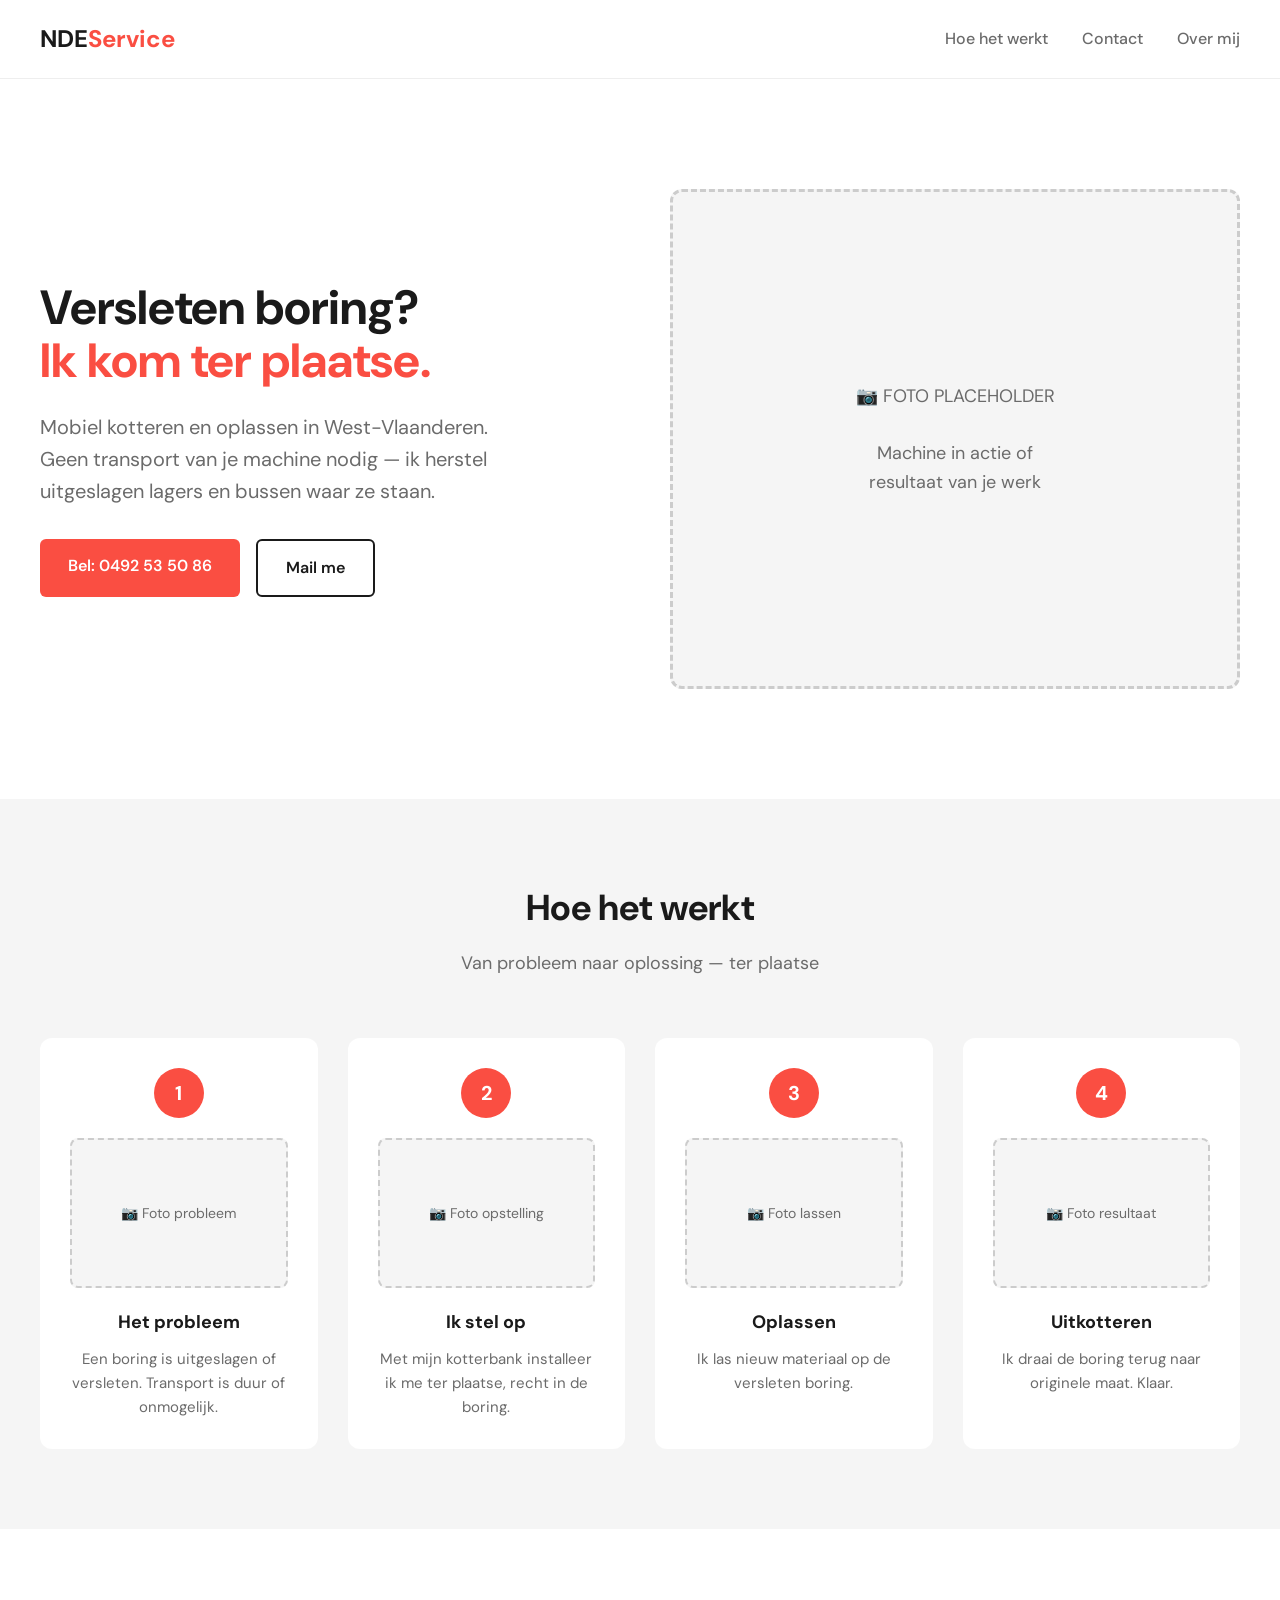
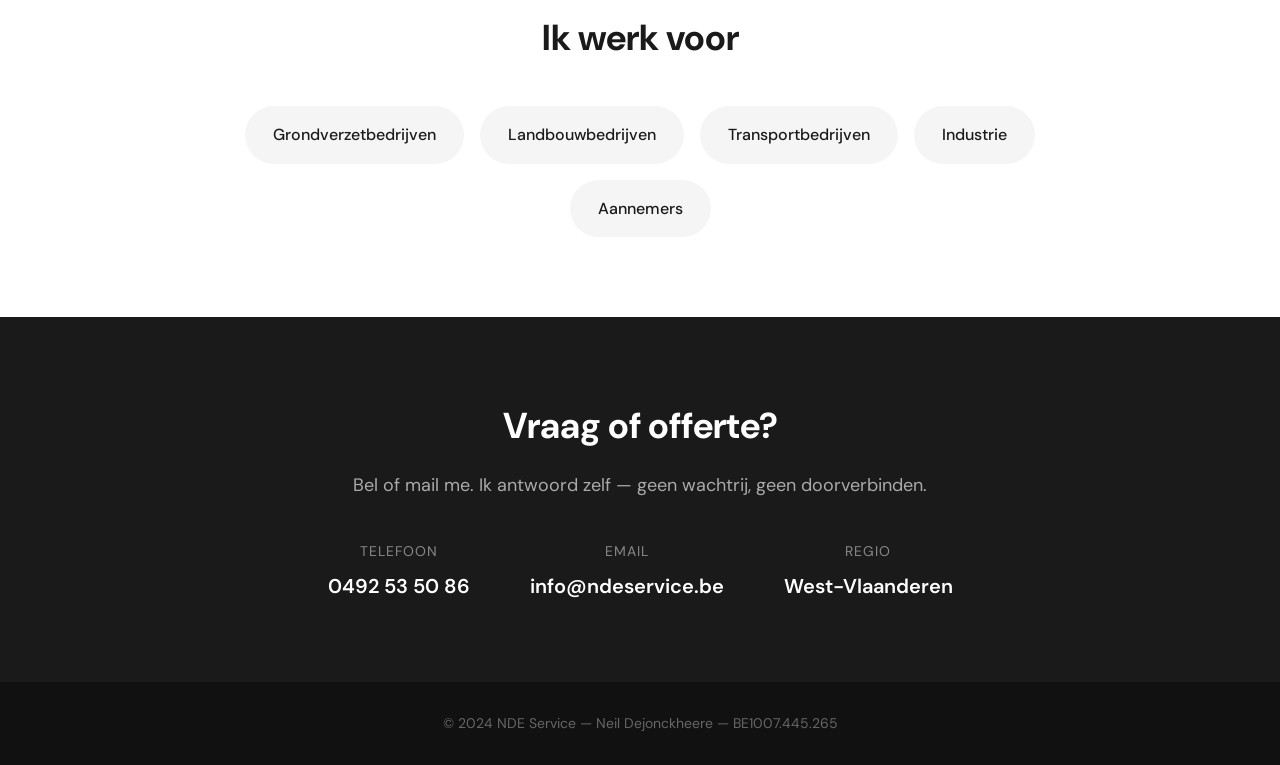
==== index.html @ e146a360 "first commit" ====
<!DOCTYPE html>
<html lang="nl">
<head>
    <meta charset="UTF-8">
    <meta name="viewport" content="width=device-width, initial-scale=1.0">
    <title>NDE Service — Mobiel Kotteren en Oplassen West-Vlaanderen</title>
    <link rel="preconnect" href="https://fonts.googleapis.com">
    <link href="https://fonts.googleapis.com/css2?family=DM+Sans:wght@400;500;700&display=swap" rel="stylesheet">
    <style>
        :root {
            --kleur-donker: #1a1a1a;
            --kleur-oranje: #fa4e42;
            --kleur-grijs: #6b6b6b;
            --kleur-lichtgrijs: #f5f5f5;
            --kleur-wit: #ffffff;
        }

        * {
            margin: 0;
            padding: 0;
            box-sizing: border-box;
        }

        body {
            font-family: 'DM Sans', sans-serif;
            color: var(--kleur-donker);
            line-height: 1.6;
            background: var(--kleur-wit);
        }

        /* ============ HEADER ============ */
        header {
            padding: 20px 40px;
            display: flex;
            justify-content: space-between;
            align-items: center;
            border-bottom: 1px solid #eee;
        }

        .logo {
            font-size: 24px;
            font-weight: 700;
            color: var(--kleur-donker);
        }

        .logo span {
            color: var(--kleur-oranje);
        }

        nav a {
            margin-left: 30px;
            text-decoration: none;
            color: var(--kleur-grijs);
            font-weight: 500;
            transition: color 0.2s;
        }

        nav a:hover {
            color: var(--kleur-oranje);
        }

        /* ============ HERO SECTIE ============ */
        .hero {
            display: grid;
            grid-template-columns: 1fr 1fr;
            min-height: 80vh;
            align-items: center;
            padding: 60px 40px;
            gap: 60px;
        }

        .hero-tekst h1 {
            font-size: 48px;
            font-weight: 700;
            line-height: 1.1;
            margin-bottom: 24px;
        }

        .hero-tekst h1 span {
            color: var(--kleur-oranje);
        }

        .hero-tekst p {
            font-size: 20px;
            color: var(--kleur-grijs);
            margin-bottom: 32px;
            max-width: 500px;
        }

        .hero-contact {
            display: flex;
            gap: 16px;
            flex-wrap: wrap;
        }

        .btn {
            display: inline-block;
            padding: 14px 28px;
            font-size: 16px;
            font-weight: 600;
            text-decoration: none;
            border-radius: 6px;
            transition: all 0.2s;
        }

        .btn-primary {
            background: var(--kleur-oranje);
            color: white;
        }

        .btn-primary:hover {
            background: #e04438;
        }

        .btn-secondary {
            background: transparent;
            color: var(--kleur-donker);
            border: 2px solid var(--kleur-donker);
        }

        .btn-secondary:hover {
            background: var(--kleur-donker);
            color: white;
        }

        .hero-foto {
            background: var(--kleur-lichtgrijs);
            height: 500px;
            display: flex;
            align-items: center;
            justify-content: center;
            border-radius: 12px;
            border: 3px dashed #ccc;
            color: var(--kleur-grijs);
            font-size: 18px;
            text-align: center;
            padding: 20px;
        }

        /* ============ HOE HET WERKT ============ */
        .proces {
            background: var(--kleur-lichtgrijs);
            padding: 80px 40px;
        }

        .sectie-titel {
            text-align: center;
            margin-bottom: 60px;
        }

        .sectie-titel h2 {
            font-size: 36px;
            margin-bottom: 12px;
        }

        .sectie-titel p {
            color: var(--kleur-grijs);
            font-size: 18px;
        }

        .proces-stappen {
            display: grid;
            grid-template-columns: repeat(4, 1fr);
            gap: 30px;
            max-width: 1200px;
            margin: 0 auto;
        }

        .stap {
            background: white;
            padding: 30px;
            border-radius: 12px;
            text-align: center;
        }

        .stap-nummer {
            width: 50px;
            height: 50px;
            background: var(--kleur-oranje);
            color: white;
            border-radius: 50%;
            display: flex;
            align-items: center;
            justify-content: center;
            font-size: 20px;
            font-weight: 700;
            margin: 0 auto 20px;
        }

        .stap-foto {
            background: var(--kleur-lichtgrijs);
            height: 150px;
            border-radius: 8px;
            margin-bottom: 20px;
            display: flex;
            align-items: center;
            justify-content: center;
            border: 2px dashed #ccc;
            color: var(--kleur-grijs);
            font-size: 14px;
        }

        .stap h3 {
            font-size: 18px;
            margin-bottom: 10px;
        }

        .stap p {
            color: var(--kleur-grijs);
            font-size: 15px;
        }

        /* ============ VOOR WIE ============ */
        .voor-wie {
            padding: 80px 40px;
            max-width: 900px;
            margin: 0 auto;
            text-align: center;
        }

        .voor-wie h2 {
            font-size: 36px;
            margin-bottom: 40px;
        }

        .sectoren {
            display: flex;
            flex-wrap: wrap;
            justify-content: center;
            gap: 16px;
        }

        .sector {
            background: var(--kleur-lichtgrijs);
            padding: 16px 28px;
            border-radius: 50px;
            font-weight: 500;
            color: var(--kleur-donker);
        }

        /* ============ CONTACT ============ */
        .contact {
            background: var(--kleur-donker);
            color: white;
            padding: 80px 40px;
            text-align: center;
        }

        .contact h2 {
            font-size: 36px;
            margin-bottom: 16px;
        }

        .contact p {
            color: #aaa;
            margin-bottom: 40px;
            font-size: 18px;
        }

        .contact-info {
            display: flex;
            justify-content: center;
            gap: 60px;
            flex-wrap: wrap;
        }

        .contact-item {
            text-align: center;
        }

        .contact-item span {
            display: block;
            color: #888;
            font-size: 14px;
            margin-bottom: 8px;
            text-transform: uppercase;
            letter-spacing: 1px;
        }

        .contact-item a, .contact-item strong {
            color: white;
            text-decoration: none;
            font-size: 20px;
            font-weight: 600;
        }

        .contact-item a:hover {
            color: var(--kleur-oranje);
        }

        /* ============ FOOTER ============ */
        footer {
            background: #111;
            color: #666;
            padding: 30px 40px;
            text-align: center;
            font-size: 14px;
        }

        /* ============ OVER MIJ PAGINA ============ */
        .over-mij {
            padding: 80px 40px;
            max-width: 800px;
            margin: 0 auto;
        }

        .over-mij h1 {
            font-size: 42px;
            margin-bottom: 40px;
        }

        .over-mij-inhoud {
            display: grid;
            gap: 40px;
        }

        .over-mij-tekst p {
            font-size: 18px;
            color: var(--kleur-grijs);
            margin-bottom: 20px;
            line-height: 1.8;
        }

        .over-mij-tekst p:first-of-type {
            font-size: 22px;
            color: var(--kleur-donker);
        }

        .eindwerk {
            background: var(--kleur-lichtgrijs);
            padding: 30px;
            border-radius: 12px;
            display: grid;
            grid-template-columns: 200px 1fr;
            gap: 30px;
            align-items: center;
        }

        .eindwerk-foto {
            background: #ddd;
            height: 150px;
            border-radius: 8px;
            display: flex;
            align-items: center;
            justify-content: center;
            border: 2px dashed #bbb;
            color: var(--kleur-grijs);
            font-size: 14px;
        }

        .eindwerk h3 {
            font-size: 18px;
            margin-bottom: 8px;
        }

        .eindwerk p {
            color: var(--kleur-grijs);
        }

        /* ============ RESPONSIVE ============ */
        @media (max-width: 900px) {
            .hero {
                grid-template-columns: 1fr;
                text-align: center;
            }

            .hero-tekst p {
                margin-left: auto;
                margin-right: auto;
            }

            .hero-contact {
                justify-content: center;
            }

            .proces-stappen {
                grid-template-columns: repeat(2, 1fr);
            }

            .eindwerk {
                grid-template-columns: 1fr;
                text-align: center;
            }
        }

        @media (max-width: 600px) {
            .hero-tekst h1 {
                font-size: 32px;
            }

            .proces-stappen {
                grid-template-columns: 1fr;
            }

            .contact-info {
                gap: 30px;
            }

            header {
                flex-direction: column;
                gap: 20px;
            }

            nav a {
                margin: 0 15px;
            }
        }
    </style>
</head>
<body>

    <!-- ============ HEADER ============ -->
    <header>
        <div class="logo">NDE<span>Service</span></div>
        <nav>
            <a href="#proces">Hoe het werkt</a>
            <a href="#contact">Contact</a>
            <a href="over-mij.html">Over mij</a>
        </nav>
    </header>

    <!-- ============ HERO ============ -->
    <section class="hero">
        <div class="hero-tekst">
            <h1>Versleten boring?<br><span>Ik kom ter plaatse.</span></h1>
            <p>Mobiel kotteren en oplassen in West-Vlaanderen. Geen transport van je machine nodig — ik herstel uitgeslagen lagers en bussen waar ze staan.</p>
            <div class="hero-contact">
                <a href="tel:+32492535086" class="btn btn-primary">Bel: 0492 53 50 86</a>
                <a href="mailto:info@ndeservice.be" class="btn btn-secondary">Mail me</a>
            </div>
        </div>
        <div class="hero-foto">
            📷 FOTO PLACEHOLDER<br><br>
            Machine in actie of<br>resultaat van je werk
        </div>
    </section>

    <!-- ============ HOE HET WERKT ============ -->
    <section class="proces" id="proces">
        <div class="sectie-titel">
            <h2>Hoe het werkt</h2>
            <p>Van probleem naar oplossing — ter plaatse</p>
        </div>
        <div class="proces-stappen">
            <div class="stap">
                <div class="stap-nummer">1</div>
                <div class="stap-foto">📷 Foto probleem</div>
                <h3>Het probleem</h3>
                <p>Een boring is uitgeslagen of versleten. Transport is duur of onmogelijk.</p>
            </div>
            <div class="stap">
                <div class="stap-nummer">2</div>
                <div class="stap-foto">📷 Foto opstelling</div>
                <h3>Ik stel op</h3>
                <p>Met mijn kotterbank installeer ik me ter plaatse, recht in de boring.</p>
            </div>
            <div class="stap">
                <div class="stap-nummer">3</div>
                <div class="stap-foto">📷 Foto lassen</div>
                <h3>Oplassen</h3>
                <p>Ik las nieuw materiaal op de versleten boring.</p>
            </div>
            <div class="stap">
                <div class="stap-nummer">4</div>
                <div class="stap-foto">📷 Foto resultaat</div>
                <h3>Uitkotteren</h3>
                <p>Ik draai de boring terug naar originele maat. Klaar.</p>
            </div>
        </div>
    </section>

    <!-- ============ VOOR WIE ============ -->
    <section class="voor-wie">
        <h2>Ik werk voor</h2>
        <div class="sectoren">
            <span class="sector">Grondverzetbedrijven</span>
            <span class="sector">Landbouwbedrijven</span>
            <span class="sector">Transportbedrijven</span>
            <span class="sector">Industrie</span>
            <span class="sector">Aannemers</span>
        </div>
    </section>

    <!-- ============ CONTACT ============ -->
    <section class="contact" id="contact">
        <h2>Vraag of offerte?</h2>
        <p>Bel of mail me. Ik antwoord zelf — geen wachtrij, geen doorverbinden.</p>
        <div class="contact-info">
            <div class="contact-item">
                <span>Telefoon</span>
                <a href="tel:+32492535086">0492 53 50 86</a>
            </div>
            <div class="contact-item">
                <span>Email</span>
                <a href="mailto:info@ndeservice.be">info@ndeservice.be</a>
            </div>
            <div class="contact-item">
                <span>Regio</span>
                <strong>West-Vlaanderen</strong>
            </div>
        </div>
    </section>

    <!-- ============ FOOTER ============ -->
    <footer>
        © 2024 NDE Service — Neil Dejonckheere — BE1007.445.265
    </footer>

</body>
</html>
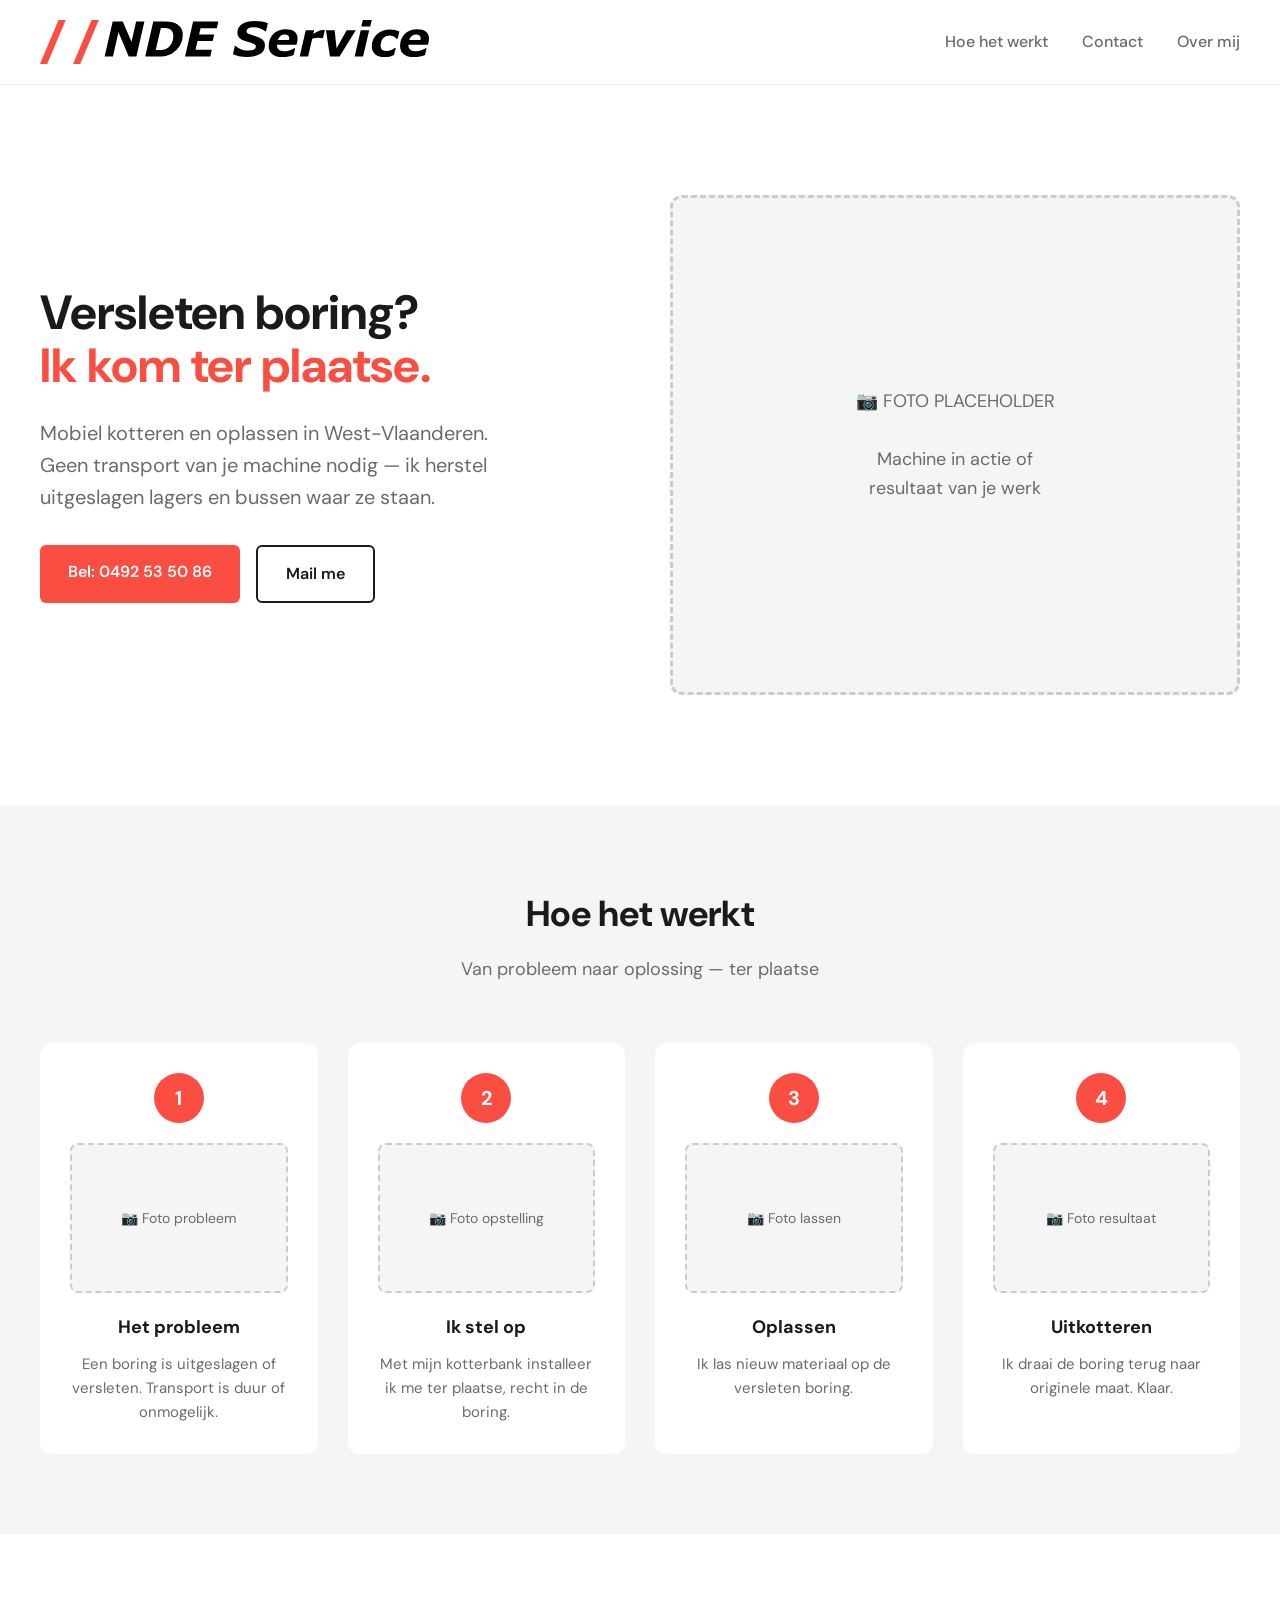
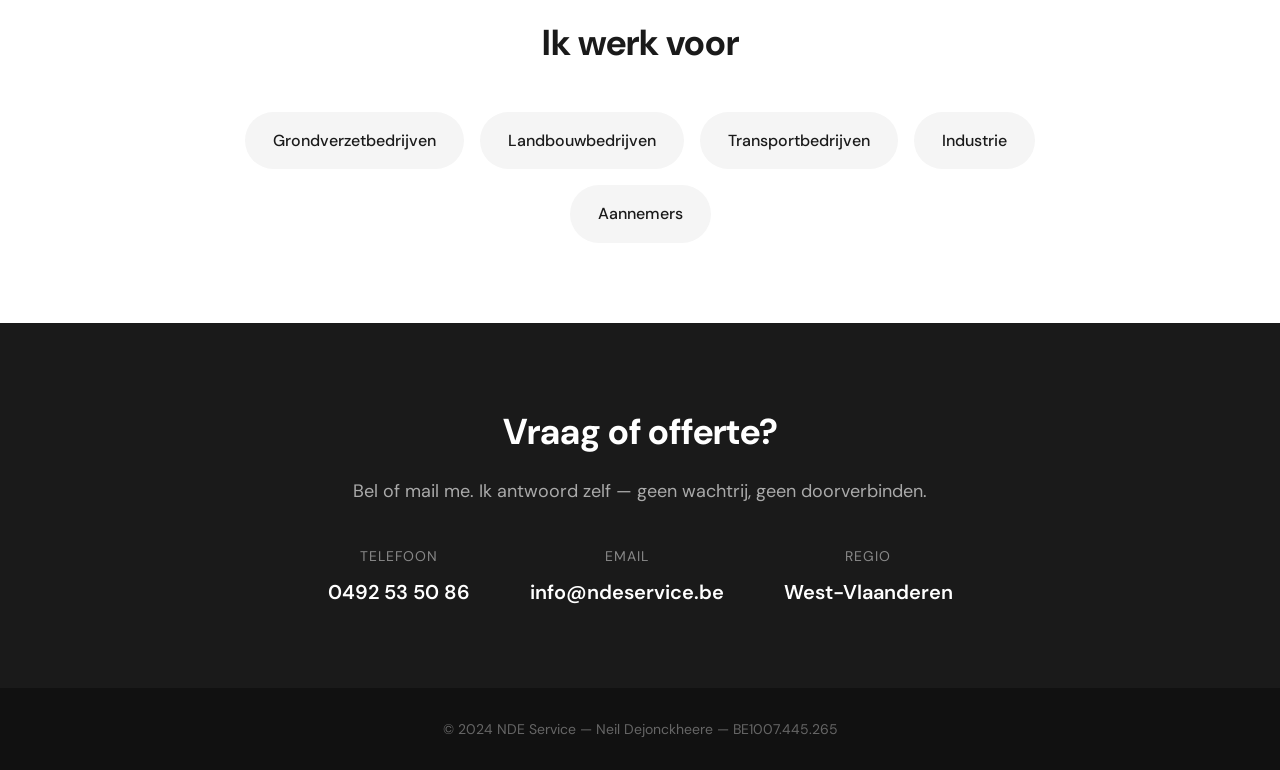
==== commit 5e984bc2: "0.1" ====
--- a/index.html
+++ b/index.html
@@ -4,414 +4,18 @@
     <meta charset="UTF-8">
     <meta name="viewport" content="width=device-width, initial-scale=1.0">
     <title>NDE Service — Mobiel Kotteren en Oplassen West-Vlaanderen</title>
+    <link rel="icon" href="images/Favicon.png" type="image/png">
     <link rel="preconnect" href="https://fonts.googleapis.com">
     <link href="https://fonts.googleapis.com/css2?family=DM+Sans:wght@400;500;700&display=swap" rel="stylesheet">
-    <style>
-        :root {
-            --kleur-donker: #1a1a1a;
-            --kleur-oranje: #fa4e42;
-            --kleur-grijs: #6b6b6b;
-            --kleur-lichtgrijs: #f5f5f5;
-            --kleur-wit: #ffffff;
-        }
-
-        * {
-            margin: 0;
-            padding: 0;
-            box-sizing: border-box;
-        }
-
-        body {
-            font-family: 'DM Sans', sans-serif;
-            color: var(--kleur-donker);
-            line-height: 1.6;
-            background: var(--kleur-wit);
-        }
-
-        /* ============ HEADER ============ */
-        header {
-            padding: 20px 40px;
-            display: flex;
-            justify-content: space-between;
-            align-items: center;
-            border-bottom: 1px solid #eee;
-        }
-
-        .logo {
-            font-size: 24px;
-            font-weight: 700;
-            color: var(--kleur-donker);
-        }
-
-        .logo span {
-            color: var(--kleur-oranje);
-        }
-
-        nav a {
-            margin-left: 30px;
-            text-decoration: none;
-            color: var(--kleur-grijs);
-            font-weight: 500;
-            transition: color 0.2s;
-        }
-
-        nav a:hover {
-            color: var(--kleur-oranje);
-        }
-
-        /* ============ HERO SECTIE ============ */
-        .hero {
-            display: grid;
-            grid-template-columns: 1fr 1fr;
-            min-height: 80vh;
-            align-items: center;
-            padding: 60px 40px;
-            gap: 60px;
-        }
-
-        .hero-tekst h1 {
-            font-size: 48px;
-            font-weight: 700;
-            line-height: 1.1;
-            margin-bottom: 24px;
-        }
-
-        .hero-tekst h1 span {
-            color: var(--kleur-oranje);
-        }
-
-        .hero-tekst p {
-            font-size: 20px;
-            color: var(--kleur-grijs);
-            margin-bottom: 32px;
-            max-width: 500px;
-        }
-
-        .hero-contact {
-            display: flex;
-            gap: 16px;
-            flex-wrap: wrap;
-        }
-
-        .btn {
-            display: inline-block;
-            padding: 14px 28px;
-            font-size: 16px;
-            font-weight: 600;
-            text-decoration: none;
-            border-radius: 6px;
-            transition: all 0.2s;
-        }
-
-        .btn-primary {
-            background: var(--kleur-oranje);
-            color: white;
-        }
-
-        .btn-primary:hover {
-            background: #e04438;
-        }
-
-        .btn-secondary {
-            background: transparent;
-            color: var(--kleur-donker);
-            border: 2px solid var(--kleur-donker);
-        }
-
-        .btn-secondary:hover {
-            background: var(--kleur-donker);
-            color: white;
-        }
-
-        .hero-foto {
-            background: var(--kleur-lichtgrijs);
-            height: 500px;
-            display: flex;
-            align-items: center;
-            justify-content: center;
-            border-radius: 12px;
-            border: 3px dashed #ccc;
-            color: var(--kleur-grijs);
-            font-size: 18px;
-            text-align: center;
-            padding: 20px;
-        }
-
-        /* ============ HOE HET WERKT ============ */
-        .proces {
-            background: var(--kleur-lichtgrijs);
-            padding: 80px 40px;
-        }
-
-        .sectie-titel {
-            text-align: center;
-            margin-bottom: 60px;
-        }
-
-        .sectie-titel h2 {
-            font-size: 36px;
-            margin-bottom: 12px;
-        }
-
-        .sectie-titel p {
-            color: var(--kleur-grijs);
-            font-size: 18px;
-        }
-
-        .proces-stappen {
-            display: grid;
-            grid-template-columns: repeat(4, 1fr);
-            gap: 30px;
-            max-width: 1200px;
-            margin: 0 auto;
-        }
-
-        .stap {
-            background: white;
-            padding: 30px;
-            border-radius: 12px;
-            text-align: center;
-        }
-
-        .stap-nummer {
-            width: 50px;
-            height: 50px;
-            background: var(--kleur-oranje);
-            color: white;
-            border-radius: 50%;
-            display: flex;
-            align-items: center;
-            justify-content: center;
-            font-size: 20px;
-            font-weight: 700;
-            margin: 0 auto 20px;
-        }
-
-        .stap-foto {
-            background: var(--kleur-lichtgrijs);
-            height: 150px;
-            border-radius: 8px;
-            margin-bottom: 20px;
-            display: flex;
-            align-items: center;
-            justify-content: center;
-            border: 2px dashed #ccc;
-            color: var(--kleur-grijs);
-            font-size: 14px;
-        }
-
-        .stap h3 {
-            font-size: 18px;
-            margin-bottom: 10px;
-        }
-
-        .stap p {
-            color: var(--kleur-grijs);
-            font-size: 15px;
-        }
-
-        /* ============ VOOR WIE ============ */
-        .voor-wie {
-            padding: 80px 40px;
-            max-width: 900px;
-            margin: 0 auto;
-            text-align: center;
-        }
-
-        .voor-wie h2 {
-            font-size: 36px;
-            margin-bottom: 40px;
-        }
-
-        .sectoren {
-            display: flex;
-            flex-wrap: wrap;
-            justify-content: center;
-            gap: 16px;
-        }
-
-        .sector {
-            background: var(--kleur-lichtgrijs);
-            padding: 16px 28px;
-            border-radius: 50px;
-            font-weight: 500;
-            color: var(--kleur-donker);
-        }
-
-        /* ============ CONTACT ============ */
-        .contact {
-            background: var(--kleur-donker);
-            color: white;
-            padding: 80px 40px;
-            text-align: center;
-        }
-
-        .contact h2 {
-            font-size: 36px;
-            margin-bottom: 16px;
-        }
-
-        .contact p {
-            color: #aaa;
-            margin-bottom: 40px;
-            font-size: 18px;
-        }
-
-        .contact-info {
-            display: flex;
-            justify-content: center;
-            gap: 60px;
-            flex-wrap: wrap;
-        }
-
-        .contact-item {
-            text-align: center;
-        }
-
-        .contact-item span {
-            display: block;
-            color: #888;
-            font-size: 14px;
-            margin-bottom: 8px;
-            text-transform: uppercase;
-            letter-spacing: 1px;
-        }
-
-        .contact-item a, .contact-item strong {
-            color: white;
-            text-decoration: none;
-            font-size: 20px;
-            font-weight: 600;
-        }
-
-        .contact-item a:hover {
-            color: var(--kleur-oranje);
-        }
-
-        /* ============ FOOTER ============ */
-        footer {
-            background: #111;
-            color: #666;
-            padding: 30px 40px;
-            text-align: center;
-            font-size: 14px;
-        }
-
-        /* ============ OVER MIJ PAGINA ============ */
-        .over-mij {
-            padding: 80px 40px;
-            max-width: 800px;
-            margin: 0 auto;
-        }
-
-        .over-mij h1 {
-            font-size: 42px;
-            margin-bottom: 40px;
-        }
-
-        .over-mij-inhoud {
-            display: grid;
-            gap: 40px;
-        }
-
-        .over-mij-tekst p {
-            font-size: 18px;
-            color: var(--kleur-grijs);
-            margin-bottom: 20px;
-            line-height: 1.8;
-        }
-
-        .over-mij-tekst p:first-of-type {
-            font-size: 22px;
-            color: var(--kleur-donker);
-        }
-
-        .eindwerk {
-            background: var(--kleur-lichtgrijs);
-            padding: 30px;
-            border-radius: 12px;
-            display: grid;
-            grid-template-columns: 200px 1fr;
-            gap: 30px;
-            align-items: center;
-        }
-
-        .eindwerk-foto {
-            background: #ddd;
-            height: 150px;
-            border-radius: 8px;
-            display: flex;
-            align-items: center;
-            justify-content: center;
-            border: 2px dashed #bbb;
-            color: var(--kleur-grijs);
-            font-size: 14px;
-        }
-
-        .eindwerk h3 {
-            font-size: 18px;
-            margin-bottom: 8px;
-        }
-
-        .eindwerk p {
-            color: var(--kleur-grijs);
-        }
-
-        /* ============ RESPONSIVE ============ */
-        @media (max-width: 900px) {
-            .hero {
-                grid-template-columns: 1fr;
-                text-align: center;
-            }
-
-            .hero-tekst p {
-                margin-left: auto;
-                margin-right: auto;
-            }
-
-            .hero-contact {
-                justify-content: center;
-            }
-
-            .proces-stappen {
-                grid-template-columns: repeat(2, 1fr);
-            }
-
-            .eindwerk {
-                grid-template-columns: 1fr;
-                text-align: center;
-            }
-        }
-
-        @media (max-width: 600px) {
-            .hero-tekst h1 {
-                font-size: 32px;
-            }
-
-            .proces-stappen {
-                grid-template-columns: 1fr;
-            }
-
-            .contact-info {
-                gap: 30px;
-            }
-
-            header {
-                flex-direction: column;
-                gap: 20px;
-            }
-
-            nav a {
-                margin: 0 15px;
-            }
-        }
-    </style>
+    <link rel="stylesheet" href="style.css">
 </head>
 <body>
 
     <!-- ============ HEADER ============ -->
     <header>
-        <div class="logo">NDE<span>Service</span></div>
+        <a href="index.html" class="logo">
+            <img src="images/logo.svg" alt="NDE Service">
+        </a>
         <nav>
             <a href="#proces">Hoe het werkt</a>
             <a href="#contact">Contact</a>
--- a/style.css
+++ b/style.css
@@ -0,0 +1,466 @@
+/* ============ VARIABELEN ============ */
+:root {
+    --kleur-donker: #1a1a1a;
+    --kleur-oranje: #fa4e42;
+    --kleur-grijs: #6b6b6b;
+    --kleur-lichtgrijs: #f5f5f5;
+    --kleur-wit: #ffffff;
+}
+
+/* ============ RESET ============ */
+* {
+    margin: 0;
+    padding: 0;
+    box-sizing: border-box;
+}
+
+body {
+    font-family: 'DM Sans', sans-serif;
+    color: var(--kleur-donker);
+    line-height: 1.6;
+    background: var(--kleur-wit);
+}
+
+/* ============ HEADER ============ */
+header {
+    padding: 20px 40px;
+    display: flex;
+    justify-content: space-between;
+    align-items: center;
+    border-bottom: 1px solid #eee;
+    position: sticky;
+    top: 0;
+    background: var(--kleur-wit);
+    z-index: 100;
+}
+
+.logo {
+    text-decoration: none;
+    display: inline-flex;
+    align-items: center;
+}
+
+.logo img {
+    height: 44px;
+    width: auto;
+}
+
+nav a {
+    margin-left: 30px;
+    text-decoration: none;
+    color: var(--kleur-grijs);
+    font-weight: 500;
+    transition: color 0.2s;
+}
+
+nav a:hover, nav a.actief {
+    color: var(--kleur-oranje);
+}
+
+/* ============ KNOPPEN ============ */
+.btn {
+    display: inline-block;
+    padding: 14px 28px;
+    font-size: 16px;
+    font-weight: 600;
+    text-decoration: none;
+    border-radius: 6px;
+    transition: all 0.2s;
+}
+
+.btn-primary {
+    background: var(--kleur-oranje);
+    color: white;
+}
+
+.btn-primary:hover {
+    background: #e04438;
+}
+
+.btn-secondary {
+    background: transparent;
+    color: var(--kleur-donker);
+    border: 2px solid var(--kleur-donker);
+}
+
+.btn-secondary:hover {
+    background: var(--kleur-donker);
+    color: white;
+}
+
+/* ============ FOOTER ============ */
+footer {
+    background: #111;
+    color: #666;
+    padding: 30px 40px;
+    text-align: center;
+    font-size: 14px;
+}
+
+/* ============ HERO SECTIE ============ */
+.hero {
+    display: grid;
+    grid-template-columns: 1fr 1fr;
+    min-height: 80vh;
+    align-items: center;
+    padding: 60px 40px;
+    gap: 60px;
+}
+
+.hero-tekst h1 {
+    font-size: 48px;
+    font-weight: 700;
+    line-height: 1.1;
+    margin-bottom: 24px;
+}
+
+.hero-tekst h1 span {
+    color: var(--kleur-oranje);
+}
+
+.hero-tekst p {
+    font-size: 20px;
+    color: var(--kleur-grijs);
+    margin-bottom: 32px;
+    max-width: 500px;
+}
+
+.hero-contact {
+    display: flex;
+    gap: 16px;
+    flex-wrap: wrap;
+}
+
+.hero-foto {
+    background: var(--kleur-lichtgrijs);
+    height: 500px;
+    display: flex;
+    align-items: center;
+    justify-content: center;
+    border-radius: 12px;
+    border: 3px dashed #ccc;
+    color: var(--kleur-grijs);
+    font-size: 18px;
+    text-align: center;
+    padding: 20px;
+}
+
+/* ============ HOE HET WERKT ============ */
+.proces {
+    background: var(--kleur-lichtgrijs);
+    padding: 80px 40px;
+}
+
+.sectie-titel {
+    text-align: center;
+    margin-bottom: 60px;
+}
+
+.sectie-titel h2 {
+    font-size: 36px;
+    margin-bottom: 12px;
+}
+
+.sectie-titel p {
+    color: var(--kleur-grijs);
+    font-size: 18px;
+}
+
+.proces-stappen {
+    display: grid;
+    grid-template-columns: repeat(4, 1fr);
+    gap: 30px;
+    max-width: 1200px;
+    margin: 0 auto;
+}
+
+.stap {
+    background: white;
+    padding: 30px;
+    border-radius: 12px;
+    text-align: center;
+}
+
+.stap-nummer {
+    width: 50px;
+    height: 50px;
+    background: var(--kleur-oranje);
+    color: white;
+    border-radius: 50%;
+    display: flex;
+    align-items: center;
+    justify-content: center;
+    font-size: 20px;
+    font-weight: 700;
+    margin: 0 auto 20px;
+}
+
+.stap-foto {
+    background: var(--kleur-lichtgrijs);
+    height: 150px;
+    border-radius: 8px;
+    margin-bottom: 20px;
+    display: flex;
+    align-items: center;
+    justify-content: center;
+    border: 2px dashed #ccc;
+    color: var(--kleur-grijs);
+    font-size: 14px;
+}
+
+.stap h3 {
+    font-size: 18px;
+    margin-bottom: 10px;
+}
+
+.stap p {
+    color: var(--kleur-grijs);
+    font-size: 15px;
+}
+
+/* ============ VOOR WIE ============ */
+.voor-wie {
+    padding: 80px 40px;
+    max-width: 900px;
+    margin: 0 auto;
+    text-align: center;
+}
+
+.voor-wie h2 {
+    font-size: 36px;
+    margin-bottom: 40px;
+}
+
+.sectoren {
+    display: flex;
+    flex-wrap: wrap;
+    justify-content: center;
+    gap: 16px;
+}
+
+.sector {
+    background: var(--kleur-lichtgrijs);
+    padding: 16px 28px;
+    border-radius: 50px;
+    font-weight: 500;
+    color: var(--kleur-donker);
+}
+
+/* ============ CONTACT ============ */
+.contact {
+    background: var(--kleur-donker);
+    color: white;
+    padding: 80px 40px;
+    text-align: center;
+}
+
+.contact h2 {
+    font-size: 36px;
+    margin-bottom: 16px;
+}
+
+.contact p {
+    color: #aaa;
+    margin-bottom: 40px;
+    font-size: 18px;
+}
+
+.contact-info {
+    display: flex;
+    justify-content: center;
+    gap: 60px;
+    flex-wrap: wrap;
+}
+
+.contact-item {
+    text-align: center;
+}
+
+.contact-item span {
+    display: block;
+    color: #888;
+    font-size: 14px;
+    margin-bottom: 8px;
+    text-transform: uppercase;
+    letter-spacing: 1px;
+}
+
+.contact-item a, .contact-item strong {
+    color: white;
+    text-decoration: none;
+    font-size: 20px;
+    font-weight: 600;
+}
+
+.contact-item a:hover {
+    color: var(--kleur-oranje);
+}
+
+/* ============ OVER MIJ PAGINA ============ */
+.over-mij {
+    padding: 80px 40px;
+    max-width: 800px;
+    margin: 0 auto;
+}
+
+.over-mij h1 {
+    font-size: 42px;
+    margin-bottom: 16px;
+}
+
+.intro {
+    font-size: 22px;
+    color: var(--kleur-grijs);
+    margin-bottom: 50px;
+    border-left: 4px solid var(--kleur-oranje);
+    padding-left: 20px;
+}
+
+.foto-placeholder {
+    background: var(--kleur-lichtgrijs);
+    height: 300px;
+    border-radius: 12px;
+    margin-bottom: 50px;
+    display: flex;
+    align-items: center;
+    justify-content: center;
+    border: 3px dashed #ccc;
+    color: var(--kleur-grijs);
+    font-size: 18px;
+    text-align: center;
+}
+
+.verhaal p {
+    font-size: 18px;
+    color: var(--kleur-grijs);
+    margin-bottom: 24px;
+    line-height: 1.8;
+}
+
+.verhaal strong {
+    color: var(--kleur-donker);
+}
+
+/* ============ EINDWERK ============ */
+.eindwerk {
+    background: var(--kleur-lichtgrijs);
+    padding: 40px;
+    border-radius: 12px;
+    margin-top: 50px;
+    display: grid;
+    grid-template-columns: 250px 1fr;
+    gap: 40px;
+    align-items: center;
+}
+
+.eindwerk-foto {
+    background: #ddd;
+    height: 200px;
+    border-radius: 8px;
+    display: flex;
+    align-items: center;
+    justify-content: center;
+    border: 2px dashed #bbb;
+    color: var(--kleur-grijs);
+    font-size: 14px;
+    text-align: center;
+}
+
+.eindwerk-tekst h3 {
+    font-size: 22px;
+    margin-bottom: 12px;
+}
+
+.eindwerk-tekst p {
+    color: var(--kleur-grijs);
+    font-size: 16px;
+    line-height: 1.7;
+}
+
+/* ============ CTA ============ */
+.cta {
+    margin-top: 60px;
+    padding: 40px;
+    background: var(--kleur-donker);
+    border-radius: 12px;
+    text-align: center;
+}
+
+.cta h3 {
+    color: white;
+    font-size: 24px;
+    margin-bottom: 12px;
+}
+
+.cta p {
+    color: #aaa;
+    margin-bottom: 24px;
+}
+
+.cta a {
+    display: inline-block;
+    padding: 14px 28px;
+    background: var(--kleur-oranje);
+    color: white;
+    text-decoration: none;
+    font-weight: 600;
+    border-radius: 6px;
+    transition: background 0.2s;
+}
+
+.cta a:hover {
+    background: #e04438;
+}
+
+/* ============ RESPONSIVE ============ */
+@media (max-width: 900px) {
+    .hero {
+        grid-template-columns: 1fr;
+        text-align: center;
+    }
+
+    .hero-tekst p {
+        margin-left: auto;
+        margin-right: auto;
+    }
+
+    .hero-contact {
+        justify-content: center;
+    }
+
+    .proces-stappen {
+        grid-template-columns: repeat(2, 1fr);
+    }
+
+    .eindwerk {
+        grid-template-columns: 1fr;
+        text-align: center;
+    }
+}
+
+@media (max-width: 600px) {
+    .hero-tekst h1 {
+        font-size: 32px;
+    }
+
+    .over-mij h1 {
+        font-size: 32px;
+    }
+
+    .proces-stappen {
+        grid-template-columns: 1fr;
+    }
+
+    .contact-info {
+        gap: 30px;
+    }
+
+    header {
+        flex-direction: column;
+        gap: 20px;
+    }
+
+    nav a {
+        margin: 0 15px;
+    }
+}
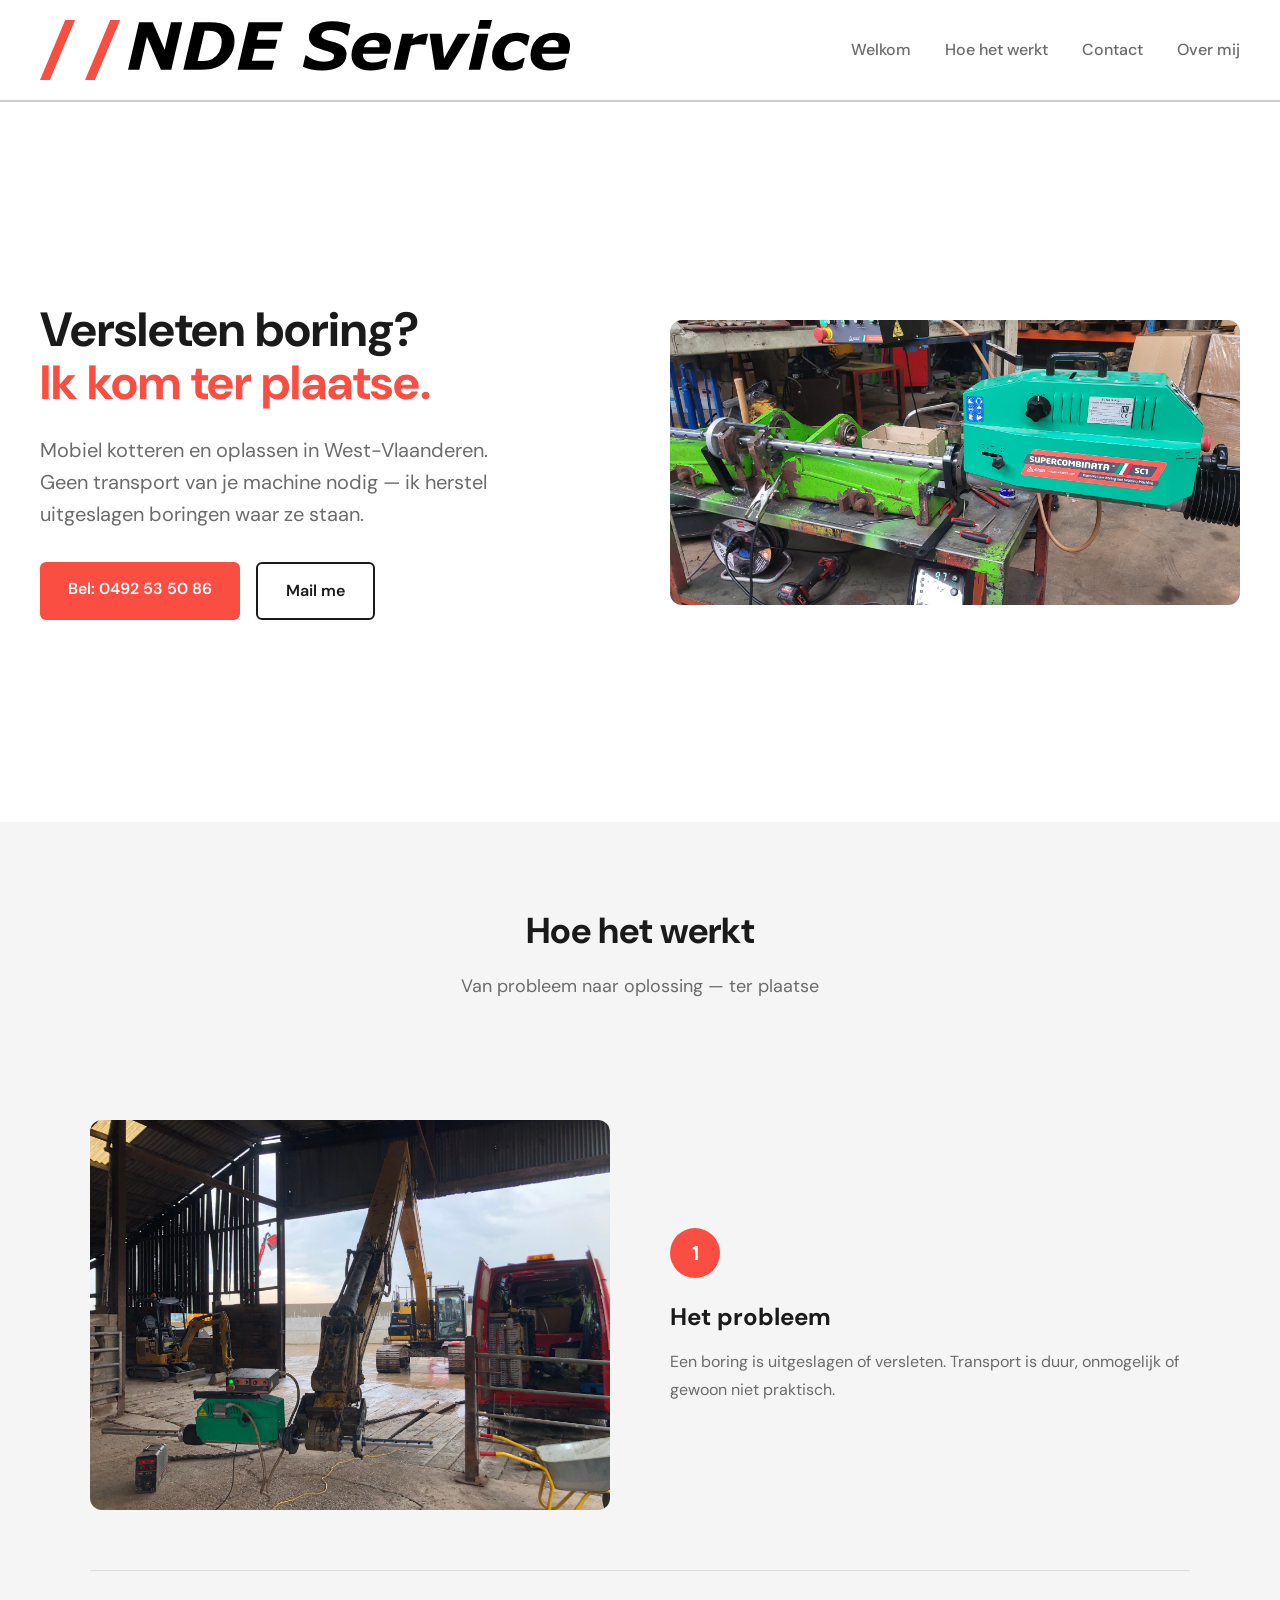
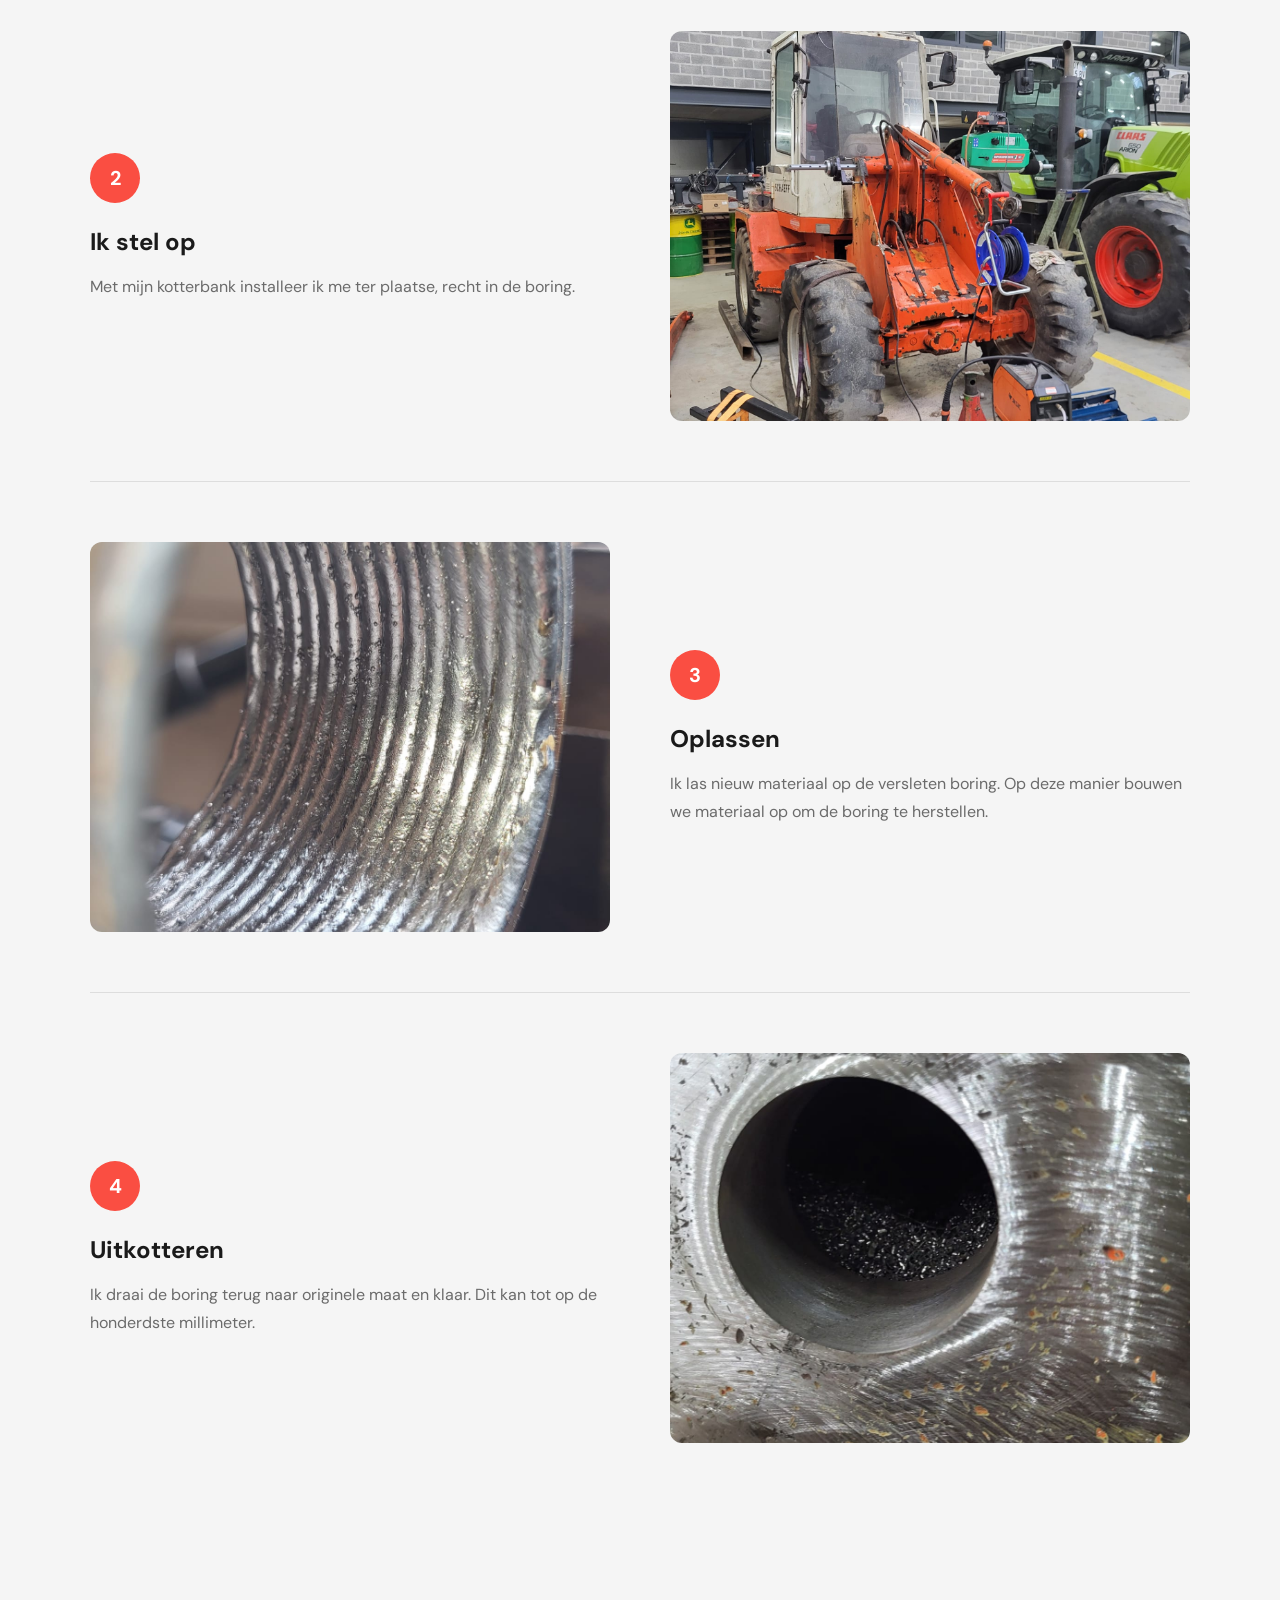
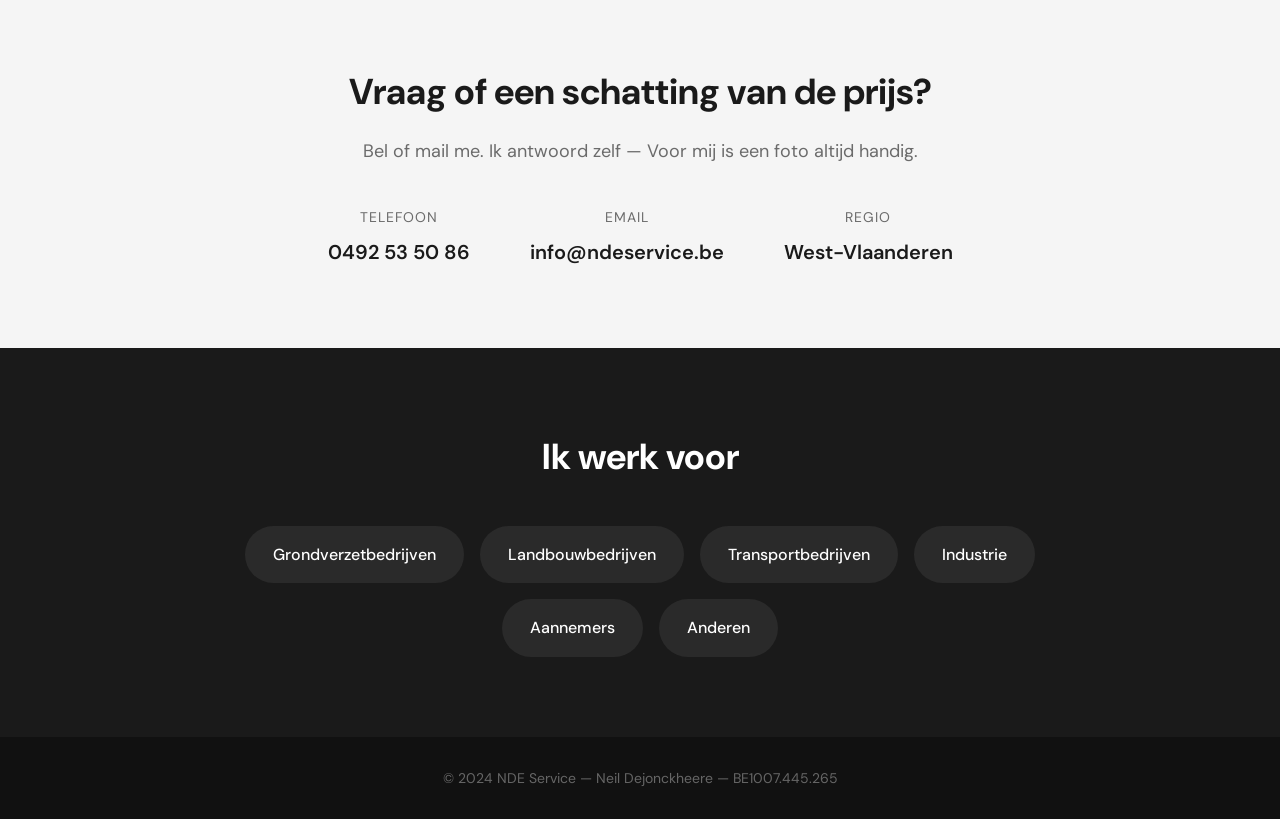
==== commit 803ad128: "0.2" ====
--- a/index.html
+++ b/index.html
@@ -17,6 +17,7 @@
             <img src="images/logo.svg" alt="NDE Service">
         </a>
         <nav>
+            <a href="#">Welkom</a>
             <a href="#proces">Hoe het werkt</a>
             <a href="#contact">Contact</a>
             <a href="over-mij.html">Over mij</a>
@@ -27,15 +28,14 @@
     <section class="hero">
         <div class="hero-tekst">
             <h1>Versleten boring?<br><span>Ik kom ter plaatse.</span></h1>
-            <p>Mobiel kotteren en oplassen in West-Vlaanderen. Geen transport van je machine nodig — ik herstel uitgeslagen lagers en bussen waar ze staan.</p>
+            <p>Mobiel kotteren en oplassen in West-Vlaanderen. Geen transport van je machine nodig — ik herstel uitgeslagen boringen waar ze staan.</p>
             <div class="hero-contact">
                 <a href="tel:+32492535086" class="btn btn-primary">Bel: 0492 53 50 86</a>
                 <a href="mailto:info@ndeservice.be" class="btn btn-secondary">Mail me</a>
             </div>
         </div>
         <div class="hero-foto">
-            📷 FOTO PLACEHOLDER<br><br>
-            Machine in actie of<br>resultaat van je werk
+            <img src="images/landing image.jpg" alt="NDE Service aan het werk">
         </div>
     </section>
 
@@ -47,48 +47,52 @@
         </div>
         <div class="proces-stappen">
             <div class="stap">
-                <div class="stap-nummer">1</div>
-                <div class="stap-foto">📷 Foto probleem</div>
-                <h3>Het probleem</h3>
-                <p>Een boring is uitgeslagen of versleten. Transport is duur of onmogelijk.</p>
+                <div class="stap-foto">
+                    <img src="images/Stap1.jpg" alt="Het probleem">
+                </div>
+                <div class="stap-inhoud">
+                    <div class="stap-nummer">1</div>
+                    <h3>Het probleem</h3>
+                    <p>Een boring is uitgeslagen of versleten. Transport is duur, onmogelijk of gewoon niet praktisch.</p>
+                </div>
             </div>
             <div class="stap">
-                <div class="stap-nummer">2</div>
-                <div class="stap-foto">📷 Foto opstelling</div>
-                <h3>Ik stel op</h3>
-                <p>Met mijn kotterbank installeer ik me ter plaatse, recht in de boring.</p>
+                <div class="stap-foto">
+                    <img src="images/Stap2.jpg" alt="Ik stel op">
+                </div>
+                <div class="stap-inhoud">
+                    <div class="stap-nummer">2</div>
+                    <h3>Ik stel op</h3>
+                    <p>Met mijn kotterbank installeer ik me ter plaatse, recht in de boring.</p>
+                </div>
             </div>
             <div class="stap">
-                <div class="stap-nummer">3</div>
-                <div class="stap-foto">📷 Foto lassen</div>
-                <h3>Oplassen</h3>
-                <p>Ik las nieuw materiaal op de versleten boring.</p>
+                <div class="stap-foto">
+                    <img src="images/Stap3.jpg" alt="Oplassen">
+                </div>
+                <div class="stap-inhoud">
+                    <div class="stap-nummer">3</div>
+                    <h3>Oplassen</h3>
+                    <p>Ik las nieuw materiaal op de versleten boring. Op deze manier bouwen we materiaal op om de boring te herstellen.</p>
+                </div>
             </div>
             <div class="stap">
-                <div class="stap-nummer">4</div>
-                <div class="stap-foto">📷 Foto resultaat</div>
-                <h3>Uitkotteren</h3>
-                <p>Ik draai de boring terug naar originele maat. Klaar.</p>
+                <div class="stap-foto">
+                    <img src="images/Stap4.jpg" alt="Uitkotteren">
+                </div>
+                <div class="stap-inhoud">
+                    <div class="stap-nummer">4</div>
+                    <h3>Uitkotteren</h3>
+                    <p>Ik draai de boring terug naar originele maat en klaar. Dit kan tot op de honderdste millimeter.</p>
+                </div>
             </div>
-        </div>
-    </section>
-
-    <!-- ============ VOOR WIE ============ -->
-    <section class="voor-wie">
-        <h2>Ik werk voor</h2>
-        <div class="sectoren">
-            <span class="sector">Grondverzetbedrijven</span>
-            <span class="sector">Landbouwbedrijven</span>
-            <span class="sector">Transportbedrijven</span>
-            <span class="sector">Industrie</span>
-            <span class="sector">Aannemers</span>
         </div>
     </section>
 
     <!-- ============ CONTACT ============ -->
     <section class="contact" id="contact">
-        <h2>Vraag of offerte?</h2>
-        <p>Bel of mail me. Ik antwoord zelf — geen wachtrij, geen doorverbinden.</p>
+        <h2>Vraag of een schatting van de prijs?</h2>
+        <p>Bel of mail me. Ik antwoord zelf — Voor mij is een foto altijd handig.</p>
         <div class="contact-info">
             <div class="contact-item">
                 <span>Telefoon</span>
@@ -105,6 +109,19 @@
         </div>
     </section>
 
+    <!-- ============ VOOR WIE ============ -->
+    <section class="voor-wie">
+        <h2>Ik werk voor</h2>
+        <div class="sectoren">
+            <span class="sector">Grondverzetbedrijven</span>
+            <span class="sector">Landbouwbedrijven</span>
+            <span class="sector">Transportbedrijven</span>
+            <span class="sector">Industrie</span>
+            <span class="sector">Aannemers</span>
+            <span class="sector">Anderen</span>
+        </div>
+    </section>
+
     <!-- ============ FOOTER ============ -->
     <footer>
         © 2024 NDE Service — Neil Dejonckheere — BE1007.445.265
--- a/style.css
+++ b/style.css
@@ -27,7 +27,7 @@
     display: flex;
     justify-content: space-between;
     align-items: center;
-    border-bottom: 1px solid #eee;
+    border-bottom: 2px solid #ccc;
     position: sticky;
     top: 0;
     background: var(--kleur-wit);
@@ -41,7 +41,7 @@
 }
 
 .logo img {
-    height: 44px;
+    height: 60px;
     width: auto;
 }
 
@@ -132,17 +132,15 @@
 }
 
 .hero-foto {
-    background: var(--kleur-lichtgrijs);
-    height: 500px;
-    display: flex;
-    align-items: center;
-    justify-content: center;
+    aspect-ratio: 6 / 3;
     border-radius: 12px;
-    border: 3px dashed #ccc;
-    color: var(--kleur-grijs);
-    font-size: 18px;
-    text-align: center;
-    padding: 20px;
+    overflow: hidden;
+}
+
+.hero-foto img {
+    width: 100%;
+    height: 100%;
+    object-fit: cover;
 }
 
 /* ============ HOE HET WERKT ============ */
@@ -167,18 +165,51 @@
 }
 
 .proces-stappen {
-    display: grid;
-    grid-template-columns: repeat(4, 1fr);
-    gap: 30px;
-    max-width: 1200px;
+    max-width: 1100px;
     margin: 0 auto;
 }
 
 .stap {
-    background: white;
-    padding: 30px;
+    display: flex;
+    align-items: center;
+    gap: 60px;
+    padding: 60px 0;
+    border-bottom: 1px solid #ddd;
+}
+
+.stap:last-child {
+    border-bottom: none;
+}
+
+.stap:nth-child(even) {
+    flex-direction: row-reverse;
+}
+
+.stap-foto {
+    flex: 1;
+    aspect-ratio: 4 / 3;
     border-radius: 12px;
-    text-align: center;
+    overflow: hidden;
+}
+
+.stap-foto img {
+    width: 100%;
+    height: 100%;
+    object-fit: cover;
+}
+
+.stap-foto-neil {
+    display: flex;
+    align-items: center;
+    justify-content: center;
+    background: #ddd;
+    border: 2px dashed #bbb;
+    color: var(--kleur-grijs);
+    font-size: 16px;
+}
+
+.stap-inhoud {
+    flex: 1;
 }
 
 .stap-nummer {
@@ -192,43 +223,31 @@
     justify-content: center;
     font-size: 20px;
     font-weight: 700;
-    margin: 0 auto 20px;
-}
-
-.stap-foto {
-    background: var(--kleur-lichtgrijs);
-    height: 150px;
-    border-radius: 8px;
     margin-bottom: 20px;
-    display: flex;
-    align-items: center;
-    justify-content: center;
-    border: 2px dashed #ccc;
-    color: var(--kleur-grijs);
-    font-size: 14px;
-}
-
-.stap h3 {
-    font-size: 18px;
-    margin-bottom: 10px;
-}
-
-.stap p {
-    color: var(--kleur-grijs);
-    font-size: 15px;
+}
+
+.stap-inhoud h3 {
+    font-size: 24px;
+    margin-bottom: 12px;
+}
+
+.stap-inhoud p {
+    color: var(--kleur-grijs);
+    font-size: 16px;
+    line-height: 1.7;
 }
 
 /* ============ VOOR WIE ============ */
 .voor-wie {
+    background: var(--kleur-donker);
     padding: 80px 40px;
-    max-width: 900px;
-    margin: 0 auto;
     text-align: center;
 }
 
 .voor-wie h2 {
     font-size: 36px;
     margin-bottom: 40px;
+    color: white;
 }
 
 .sectoren {
@@ -236,20 +255,21 @@
     flex-wrap: wrap;
     justify-content: center;
     gap: 16px;
+    max-width: 900px;
+    margin: 0 auto;
 }
 
 .sector {
-    background: var(--kleur-lichtgrijs);
+    background: #2a2a2a;
     padding: 16px 28px;
     border-radius: 50px;
     font-weight: 500;
-    color: var(--kleur-donker);
+    color: white;
 }
 
 /* ============ CONTACT ============ */
 .contact {
-    background: var(--kleur-donker);
-    color: white;
+    background: var(--kleur-lichtgrijs);
     padding: 80px 40px;
     text-align: center;
 }
@@ -257,10 +277,11 @@
 .contact h2 {
     font-size: 36px;
     margin-bottom: 16px;
+    color: var(--kleur-donker);
 }
 
 .contact p {
-    color: #aaa;
+    color: var(--kleur-grijs);
     margin-bottom: 40px;
     font-size: 18px;
 }
@@ -278,7 +299,7 @@
 
 .contact-item span {
     display: block;
-    color: #888;
+    color: var(--kleur-grijs);
     font-size: 14px;
     margin-bottom: 8px;
     text-transform: uppercase;
@@ -286,7 +307,7 @@
 }
 
 .contact-item a, .contact-item strong {
-    color: white;
+    color: var(--kleur-donker);
     text-decoration: none;
     font-size: 20px;
     font-weight: 600;
@@ -308,26 +329,33 @@
     margin-bottom: 16px;
 }
 
+.intro-rij {
+    display: flex;
+    align-items: center;
+    gap: 40px;
+    margin-bottom: 50px;
+}
+
 .intro {
     font-size: 22px;
     color: var(--kleur-grijs);
-    margin-bottom: 50px;
     border-left: 4px solid var(--kleur-oranje);
     padding-left: 20px;
-}
-
-.foto-placeholder {
-    background: var(--kleur-lichtgrijs);
-    height: 300px;
+    flex: 1;
+}
+
+.foto-neil {
+    aspect-ratio: 1 / 1;
+    height: 200px;
     border-radius: 12px;
-    margin-bottom: 50px;
-    display: flex;
-    align-items: center;
-    justify-content: center;
-    border: 3px dashed #ccc;
-    color: var(--kleur-grijs);
-    font-size: 18px;
-    text-align: center;
+    overflow: hidden;
+    flex-shrink: 0;
+}
+
+.foto-neil img {
+    width: 100%;
+    height: 100%;
+    object-fit: cover;
 }
 
 .verhaal p {
@@ -347,23 +375,22 @@
     padding: 40px;
     border-radius: 12px;
     margin-top: 50px;
-    display: grid;
-    grid-template-columns: 250px 1fr;
-    gap: 40px;
-    align-items: center;
+    display: flex;
+    flex-direction: column;
+    gap: 30px;
 }
 
 .eindwerk-foto {
-    background: #ddd;
-    height: 200px;
+    aspect-ratio: 4 / 3;
+    height: 400px;
     border-radius: 8px;
-    display: flex;
-    align-items: center;
-    justify-content: center;
-    border: 2px dashed #bbb;
-    color: var(--kleur-grijs);
-    font-size: 14px;
-    text-align: center;
+    overflow: hidden;
+}
+
+.eindwerk-foto img {
+    width: 100%;
+    height: 100%;
+    object-fit: cover;
 }
 
 .eindwerk-tekst h3 {
@@ -428,8 +455,8 @@
         justify-content: center;
     }
 
-    .proces-stappen {
-        grid-template-columns: repeat(2, 1fr);
+    .stap {
+        flex-direction: column !important;
     }
 
     .eindwerk {
@@ -447,8 +474,8 @@
         font-size: 32px;
     }
 
-    .proces-stappen {
-        grid-template-columns: 1fr;
+    .stap-foto {
+        width: 100%;
     }
 
     .contact-info {
